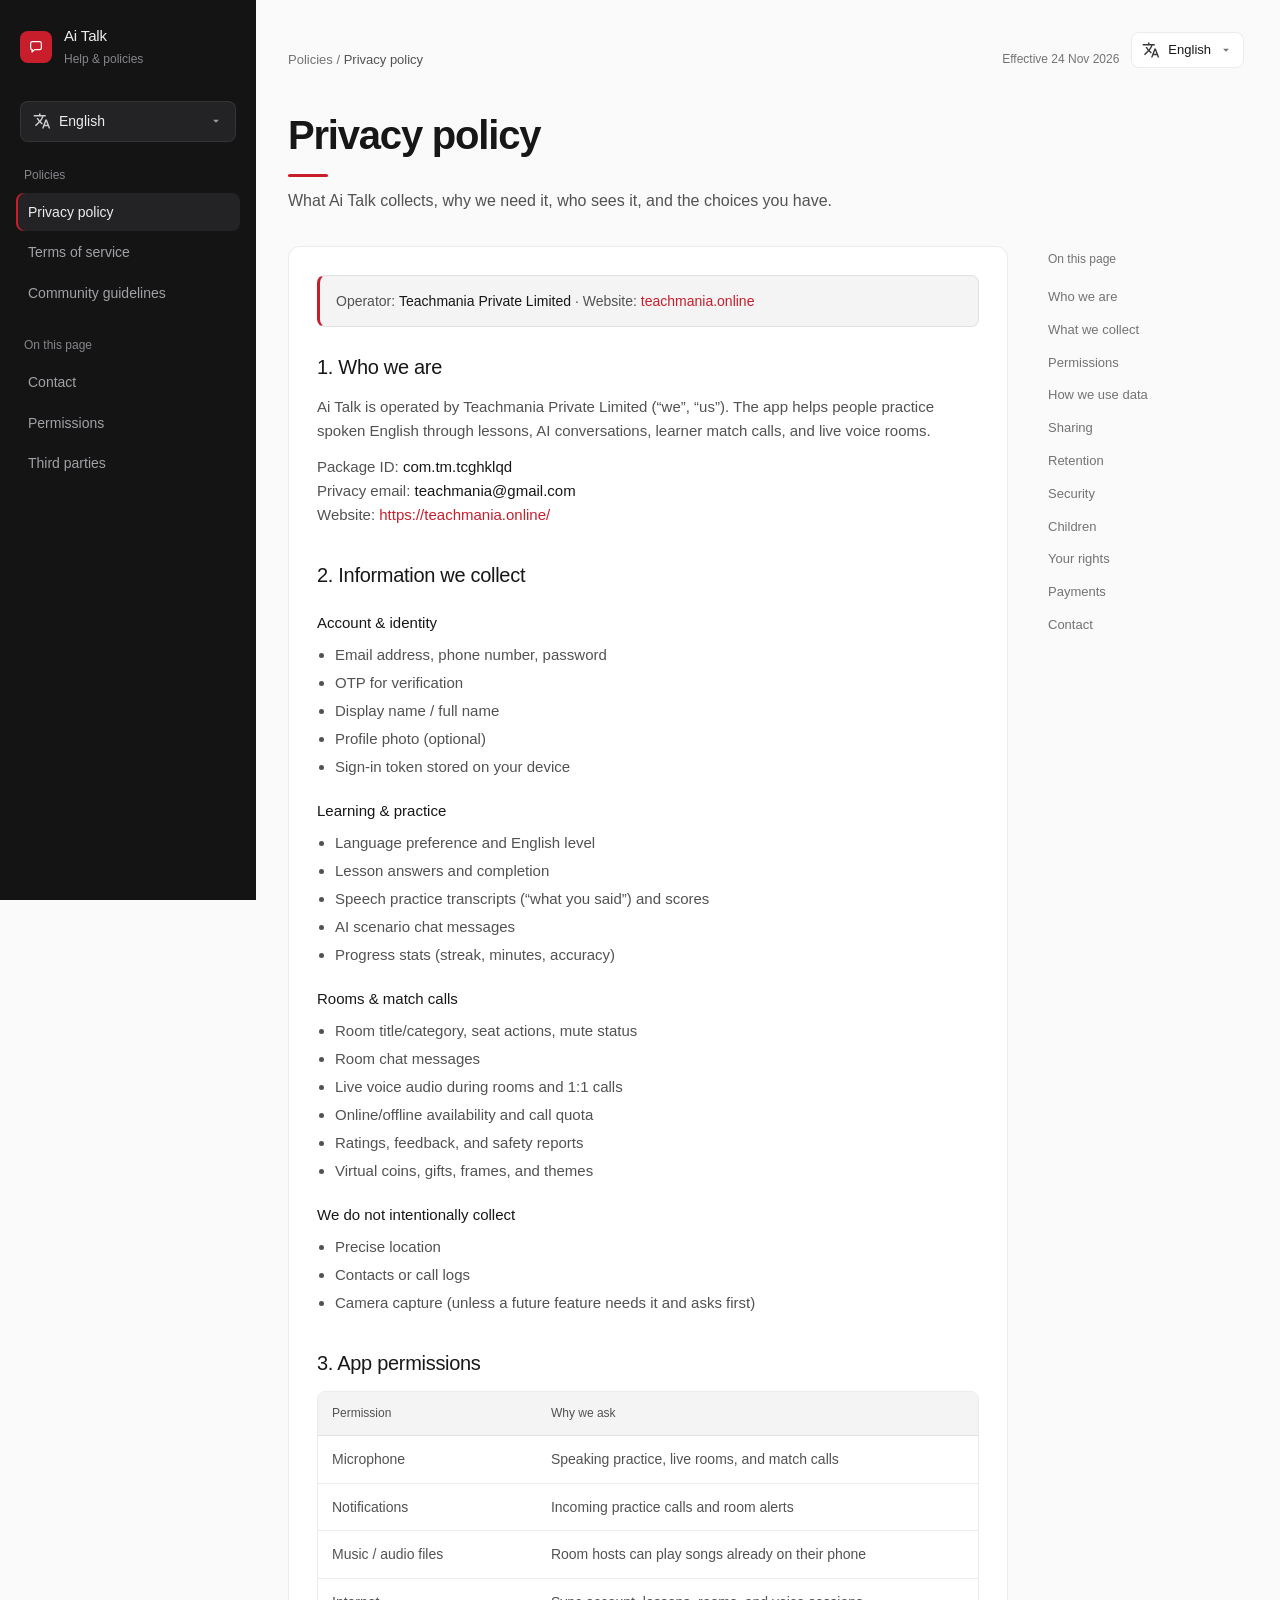
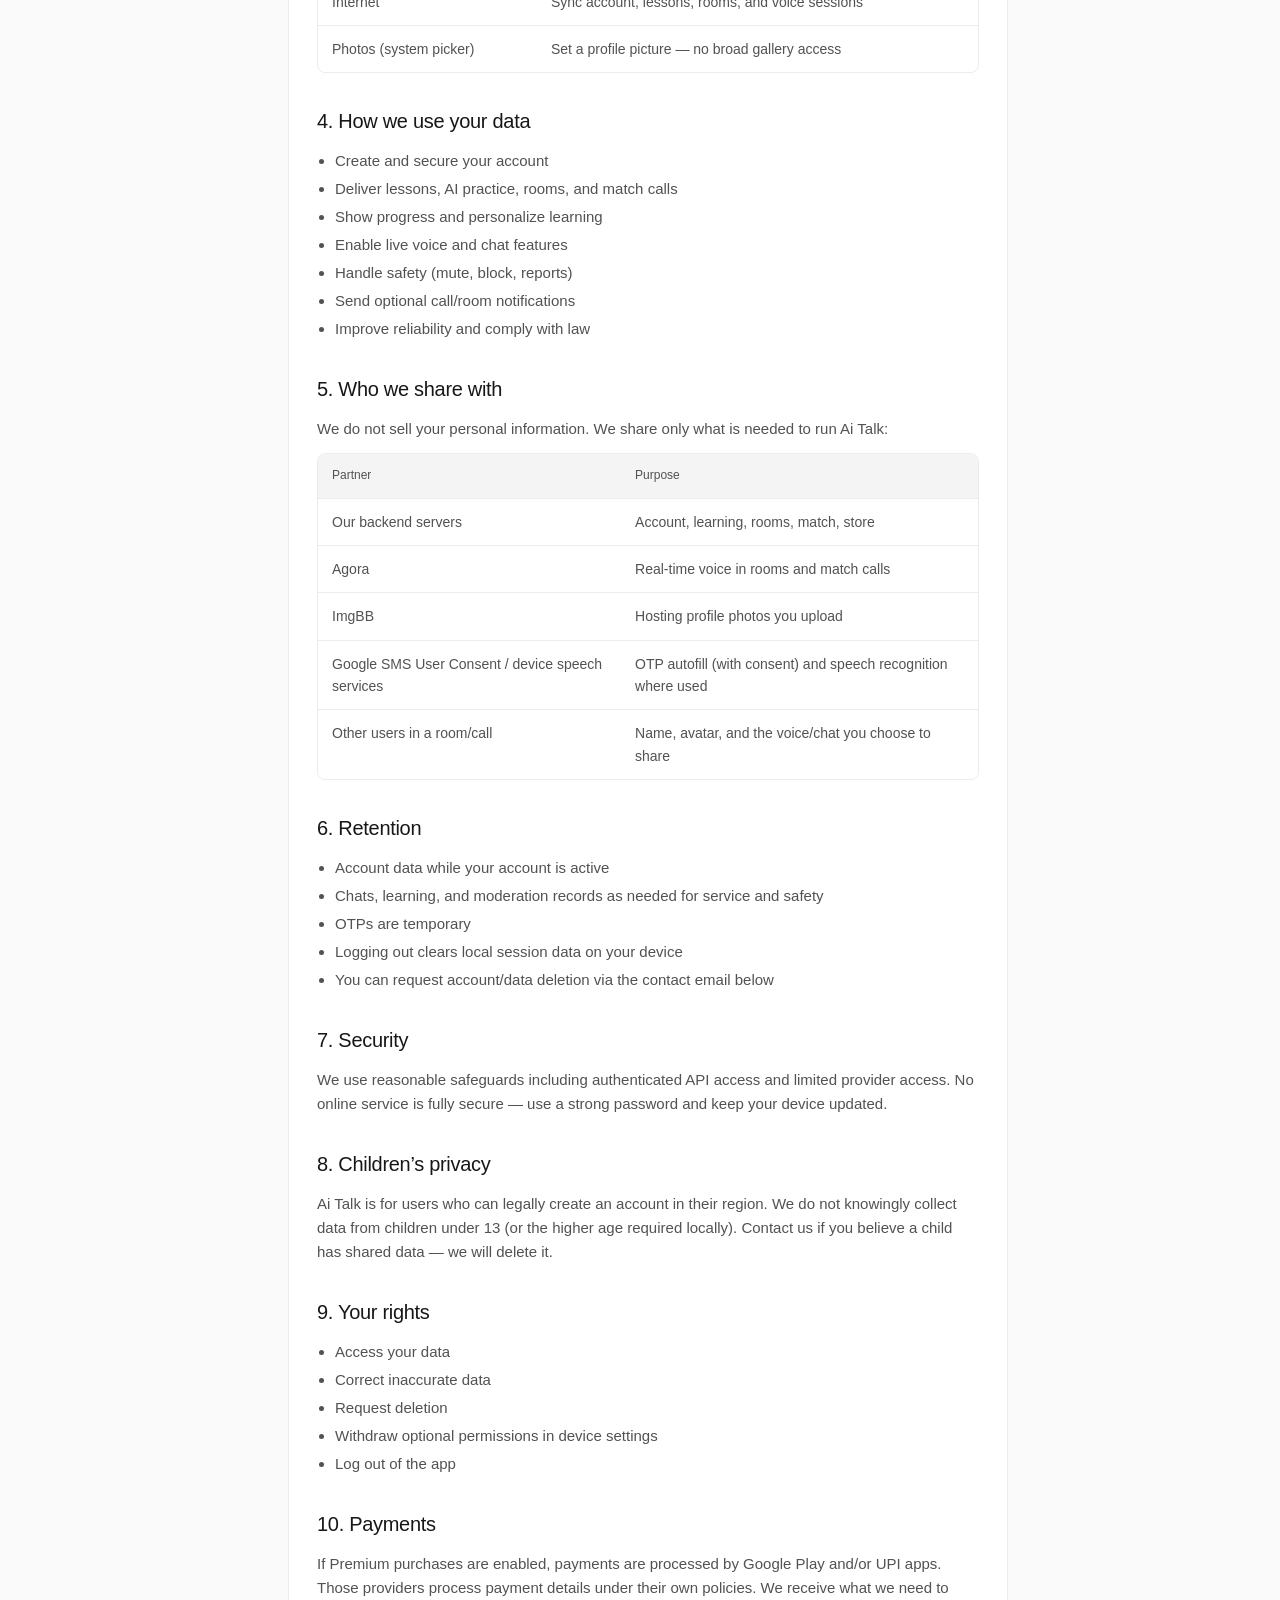
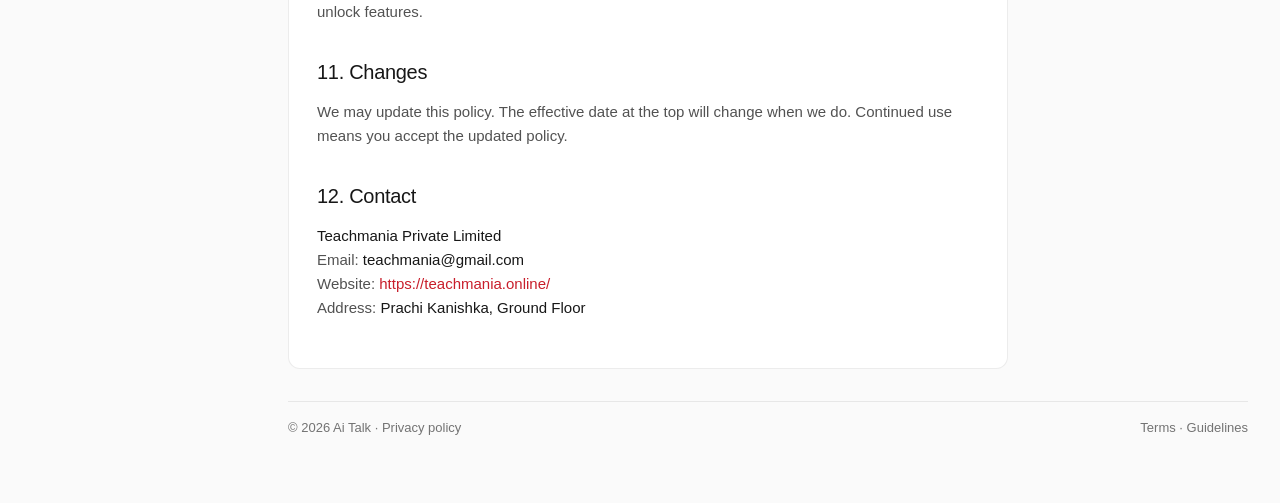
==== index.html @ e901819b "Publish Ai Talk policies website with multi-language privacy policy. Co-authored-by: Cursor <cursora" ====
<!DOCTYPE html>
<html lang="en">
<head>
  <meta charset="UTF-8" />
  <meta name="viewport" content="width=device-width, initial-scale=1.0" />
  <title>Ai Talk Policies</title>
  <meta http-equiv="refresh" content="0; url=privacy-policy.html" />
  <link rel="stylesheet" href="styles.css" />
</head>
<body>
  <div class="main">
    <p>Opening <a href="privacy-policy.html">Privacy Policy</a>…</p>
  </div>
</body>
</html>
---- styles.css ----
/* Ai Talk policies — unslopped
   Direction: plainspoken / careful / a little firm
   World: quiet classroom desk — paper, graphite ink, red correction pen
   Signature: thin red teacher-mark under the page title
   Credit: unslop by @heydamir (CC-BY-4.0)
*/

:root {
  --bg: #fafafa;
  --surface: #ffffff;
  --raised: #f4f4f5;
  --ink: #171717;
  --secondary: #525252;
  --muted: #737373;
  --hairline: rgba(23, 23, 23, 0.08);
  --accent: #c81e2b;
  --accent-soft: #f8e8e9;
  --sidebar-bg: #141415;
  --sidebar-text: #a1a1a6;
  --sidebar-strong: #ededed;
  --font: "Segoe UI", "Helvetica Neue", Arial, sans-serif;
}

* { box-sizing: border-box; }
html { scroll-behavior: smooth; }

body {
  margin: 0;
  font-family: var(--font);
  font-weight: 400;
  background: var(--bg);
  color: var(--ink);
  line-height: 1.6;
  -webkit-font-smoothing: antialiased;
}

a {
  color: var(--accent);
  text-decoration: none;
  transition: color 0.15s ease;
}
a:hover { color: #9f1822; }

.shell {
  min-height: 100vh;
  display: grid;
  grid-template-columns: 256px minmax(0, 1fr);
}

/* —— Sidebar —— */
.sidebar {
  background: var(--sidebar-bg);
  color: var(--sidebar-text);
  padding: 24px 16px 40px;
  position: sticky;
  top: 0;
  height: 100vh;
  overflow: auto;
}

.brand {
  display: flex;
  align-items: center;
  gap: 12px;
  margin: 0 4px 32px;
  color: var(--sidebar-strong);
  text-decoration: none;
}
.brand:hover { color: #fff; text-decoration: none; }

.brand-mark {
  width: 32px;
  height: 32px;
  border-radius: 8px;
  background: var(--accent);
  display: grid;
  place-items: center;
  flex-shrink: 0;
}
.brand-mark svg {
  width: 16px;
  height: 16px;
  fill: none;
  stroke: #fff;
  stroke-width: 1.75;
  stroke-linecap: round;
  stroke-linejoin: round;
}

.brand strong {
  display: block;
  font-size: 15px;
  font-weight: 500;
  letter-spacing: -0.01em;
}
.brand span {
  display: block;
  margin-top: 2px;
  font-size: 12px;
  color: #85858b;
  font-weight: 400;
}

.nav-label {
  font-size: 12px;
  color: #85858b;
  margin: 24px 8px 8px;
  font-weight: 500;
}

.nav a {
  display: block;
  color: var(--sidebar-text);
  padding: 8px 12px;
  min-height: 36px;
  border-radius: 8px;
  margin-bottom: 2px;
  text-decoration: none;
  font-size: 14px;
  font-weight: 400;
  transition: background-color 0.15s ease, color 0.15s ease;
}
.nav a:hover {
  background: #232325;
  color: var(--sidebar-strong);
  text-decoration: none;
}
.nav a.active {
  background: #232325;
  color: var(--sidebar-strong);
  box-shadow: inset 2px 0 0 var(--accent);
  font-weight: 500;
}

/* —— Main —— */
.main {
  padding: 32px 32px 64px;
  max-width: 1120px;
}

.topbar {
  display: flex;
  justify-content: space-between;
  gap: 16px;
  align-items: baseline;
  margin-bottom: 24px;
}
.crumb {
  font-size: 13px;
  color: var(--muted);
}
.crumb strong {
  color: var(--secondary);
  font-weight: 500;
}
.updated {
  font-size: 12px;
  color: var(--muted);
  font-variant-numeric: tabular-nums;
}

.hero {
  margin-bottom: 32px;
  padding: 0;
  background: none;
  border: 0;
  box-shadow: none;
}
.hero h1 {
  margin: 0 0 12px;
  font-family: var(--font);
  font-size: clamp(28px, 4vw, 40px);
  font-weight: 700;
  letter-spacing: -0.03em;
  line-height: 1.15;
  color: var(--ink);
}
.hero h1::after {
  content: "";
  display: block;
  width: 40px;
  height: 3px;
  margin-top: 16px;
  background: var(--accent);
  border-radius: 2px;
}
.hero p {
  margin: 0;
  max-width: 560px;
  color: var(--secondary);
  font-size: 16px;
  line-height: 1.55;
}

.layout {
  display: grid;
  grid-template-columns: minmax(0, 1fr) 200px;
  gap: 40px;
  align-items: start;
}

.card {
  background: var(--surface);
  border: 1px solid var(--hairline);
  border-radius: 12px;
  padding: 8px 28px 36px;
}

.toc {
  position: sticky;
  top: 24px;
  padding: 4px 0 0;
  background: none;
  border: 0;
}
.toc h2 {
  margin: 0 0 12px;
  font-size: 12px;
  font-weight: 500;
  color: var(--muted);
  letter-spacing: 0;
  text-transform: none;
}
.toc a {
  display: block;
  color: var(--muted);
  font-size: 13px;
  padding: 6px 0;
  border-bottom: 0;
  text-decoration: none;
  transition: color 0.15s ease;
}
.toc a:hover { color: var(--ink); }

.card h2 {
  scroll-margin-top: 24px;
  margin: 32px 0 12px;
  font-size: 20px;
  font-weight: 500;
  letter-spacing: -0.015em;
  color: var(--ink);
}
.card h2:first-of-type { margin-top: 24px; }
.card h3 {
  margin: 20px 0 8px;
  font-size: 15px;
  font-weight: 500;
  color: var(--ink);
}
.card p,
.card li {
  color: var(--secondary);
  font-size: 15px;
}
.card p { margin: 0 0 12px; }
.card ul {
  margin: 0 0 12px;
  padding-left: 18px;
}
.card li { margin: 4px 0; }
.card strong { color: var(--ink); font-weight: 500; }

.callout {
  background: var(--raised);
  border: 1px solid var(--hairline);
  border-left: 3px solid var(--accent);
  color: var(--secondary);
  border-radius: 8px;
  padding: 14px 16px;
  margin: 20px 0 8px;
  font-size: 14px;
}
.callout strong { color: var(--ink); }

.table-wrap {
  overflow-x: auto;
  margin: 12px 0 20px;
  border: 1px solid var(--hairline);
  border-radius: 8px;
}
table {
  width: 100%;
  border-collapse: collapse;
  font-size: 14px;
}
th, td {
  text-align: left;
  padding: 12px 14px;
  border-bottom: 1px solid var(--hairline);
  vertical-align: top;
}
th {
  background: var(--raised);
  color: var(--secondary);
  font-weight: 500;
  font-size: 12px;
}
tr:last-child td { border-bottom: 0; }
td { color: var(--secondary); }

.footer {
  margin-top: 32px;
  padding-top: 16px;
  border-top: 1px solid var(--hairline);
  color: var(--muted);
  font-size: 13px;
  display: flex;
  justify-content: space-between;
  gap: 12px;
  flex-wrap: wrap;
}
.footer a { color: var(--muted); }
.footer a:hover { color: var(--accent); }

.mobile-nav {
  display: none;
  gap: 4px;
  flex-wrap: wrap;
  margin-bottom: 20px;
}
.mobile-nav a {
  background: transparent;
  border: 1px solid var(--hairline);
  color: var(--secondary);
  padding: 8px 12px;
  border-radius: 8px;
  font-size: 13px;
  font-weight: 500;
  text-decoration: none;
  transition: background-color 0.15s ease, color 0.15s ease, border-color 0.15s ease;
}
.mobile-nav a:hover {
  background: var(--raised);
  color: var(--ink);
}
.mobile-nav a.active {
  background: var(--ink);
  border-color: var(--ink);
  color: #fff;
}

/* —— Language switcher (ShareChat-style) —— */
.lang-switch {
  position: relative;
  margin: 0 4px 20px;
}
.lang-switch-btn {
  width: 100%;
  display: flex;
  align-items: center;
  gap: 8px;
  background: #232325;
  color: var(--sidebar-strong);
  border: 1px solid rgba(255, 255, 255, 0.08);
  border-radius: 8px;
  padding: 8px 12px;
  min-height: 40px;
  font: inherit;
  font-size: 14px;
  font-weight: 500;
  cursor: pointer;
  text-align: left;
}
.lang-switch-btn svg {
  width: 18px;
  height: 18px;
  flex-shrink: 0;
  fill: currentColor;
  opacity: 0.85;
}
.lang-switch-btn .lang-caret {
  margin-left: auto;
  width: 14px;
  height: 14px;
  opacity: 0.6;
  transition: transform 0.15s ease;
}
.lang-switch.open .lang-caret { transform: rotate(180deg); }
.lang-menu {
  display: none;
  position: absolute;
  left: 0;
  right: 0;
  top: calc(100% + 4px);
  z-index: 40;
  max-height: 280px;
  overflow: auto;
  background: #1c1c1e;
  border: 1px solid rgba(255, 255, 255, 0.1);
  border-radius: 8px;
  padding: 4px;
  box-shadow: 0 12px 28px rgba(0, 0, 0, 0.35);
}
.lang-switch.open .lang-menu { display: block; }
.lang-menu button {
  display: block;
  width: 100%;
  background: transparent;
  border: 0;
  color: var(--sidebar-text);
  text-align: left;
  padding: 8px 10px;
  border-radius: 6px;
  font: inherit;
  font-size: 13px;
  cursor: pointer;
}
.lang-menu button:hover {
  background: #2a2a2c;
  color: var(--sidebar-strong);
}
.lang-menu button.active {
  background: rgba(200, 30, 43, 0.18);
  color: #fff;
  box-shadow: inset 2px 0 0 var(--accent);
}

.lang-switch-inline {
  position: relative;
  margin-left: auto;
}
.lang-switch-inline .lang-switch-btn {
  width: auto;
  background: var(--surface);
  color: var(--ink);
  border: 1px solid var(--hairline);
  min-height: 36px;
  padding: 6px 10px;
  font-size: 13px;
}
.lang-switch-inline .lang-menu {
  left: auto;
  right: 0;
  min-width: 180px;
  background: var(--surface);
  border-color: var(--hairline);
  box-shadow: 0 12px 28px rgba(23, 23, 23, 0.12);
}
.lang-switch-inline .lang-menu button { color: var(--secondary); }
.lang-switch-inline .lang-menu button:hover {
  background: var(--raised);
  color: var(--ink);
}
.lang-switch-inline .lang-menu button.active {
  background: var(--accent-soft);
  color: var(--ink);
}

.topbar {
  align-items: center;
  flex-wrap: wrap;
}
.topbar-meta {
  display: flex;
  align-items: center;
  gap: 12px;
  flex-wrap: wrap;
}

html[dir="rtl"] .shell { direction: rtl; }
html[dir="rtl"] .nav a.active { box-shadow: inset -2px 0 0 var(--accent); }
html[dir="rtl"] .callout { border-left: 0; border-right: 3px solid var(--accent); }
html[dir="rtl"] .lang-switch-inline .lang-menu { right: auto; left: 0; }
html[dir="rtl"] .lang-menu button.active { box-shadow: inset -2px 0 0 var(--accent); }
html[dir="rtl"] .lang-switch-btn .lang-caret { margin-left: 0; margin-right: auto; }

@media (max-width: 980px) {
  .shell { grid-template-columns: 1fr; }
  .sidebar { display: none; }
  .mobile-nav { display: flex; }
  .layout { grid-template-columns: 1fr; gap: 24px; }
  .toc {
    position: static;
    padding: 16px;
    background: var(--surface);
    border: 1px solid var(--hairline);
    border-radius: 8px;
  }
  .main { padding: 20px 16px 48px; }
  .card { padding: 4px 20px 28px; }
  .lang-switch-inline { display: block; }
}
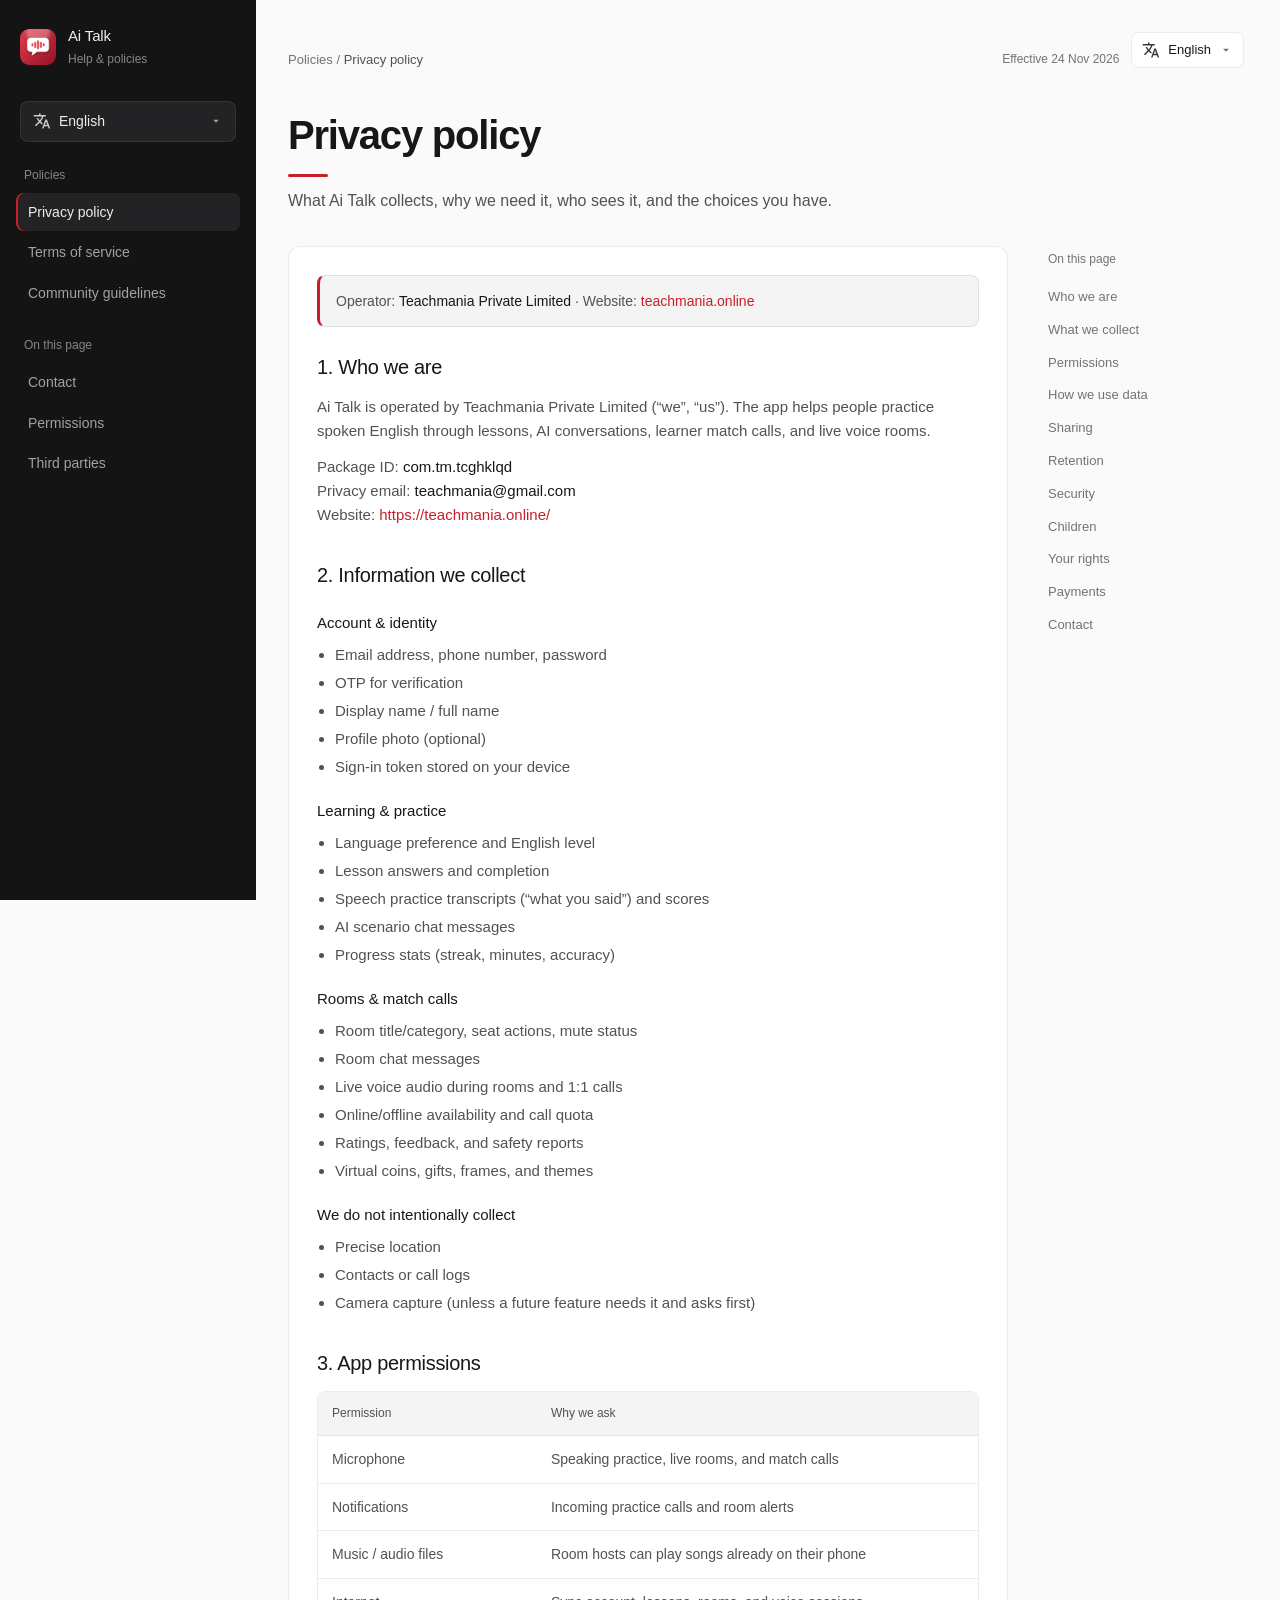
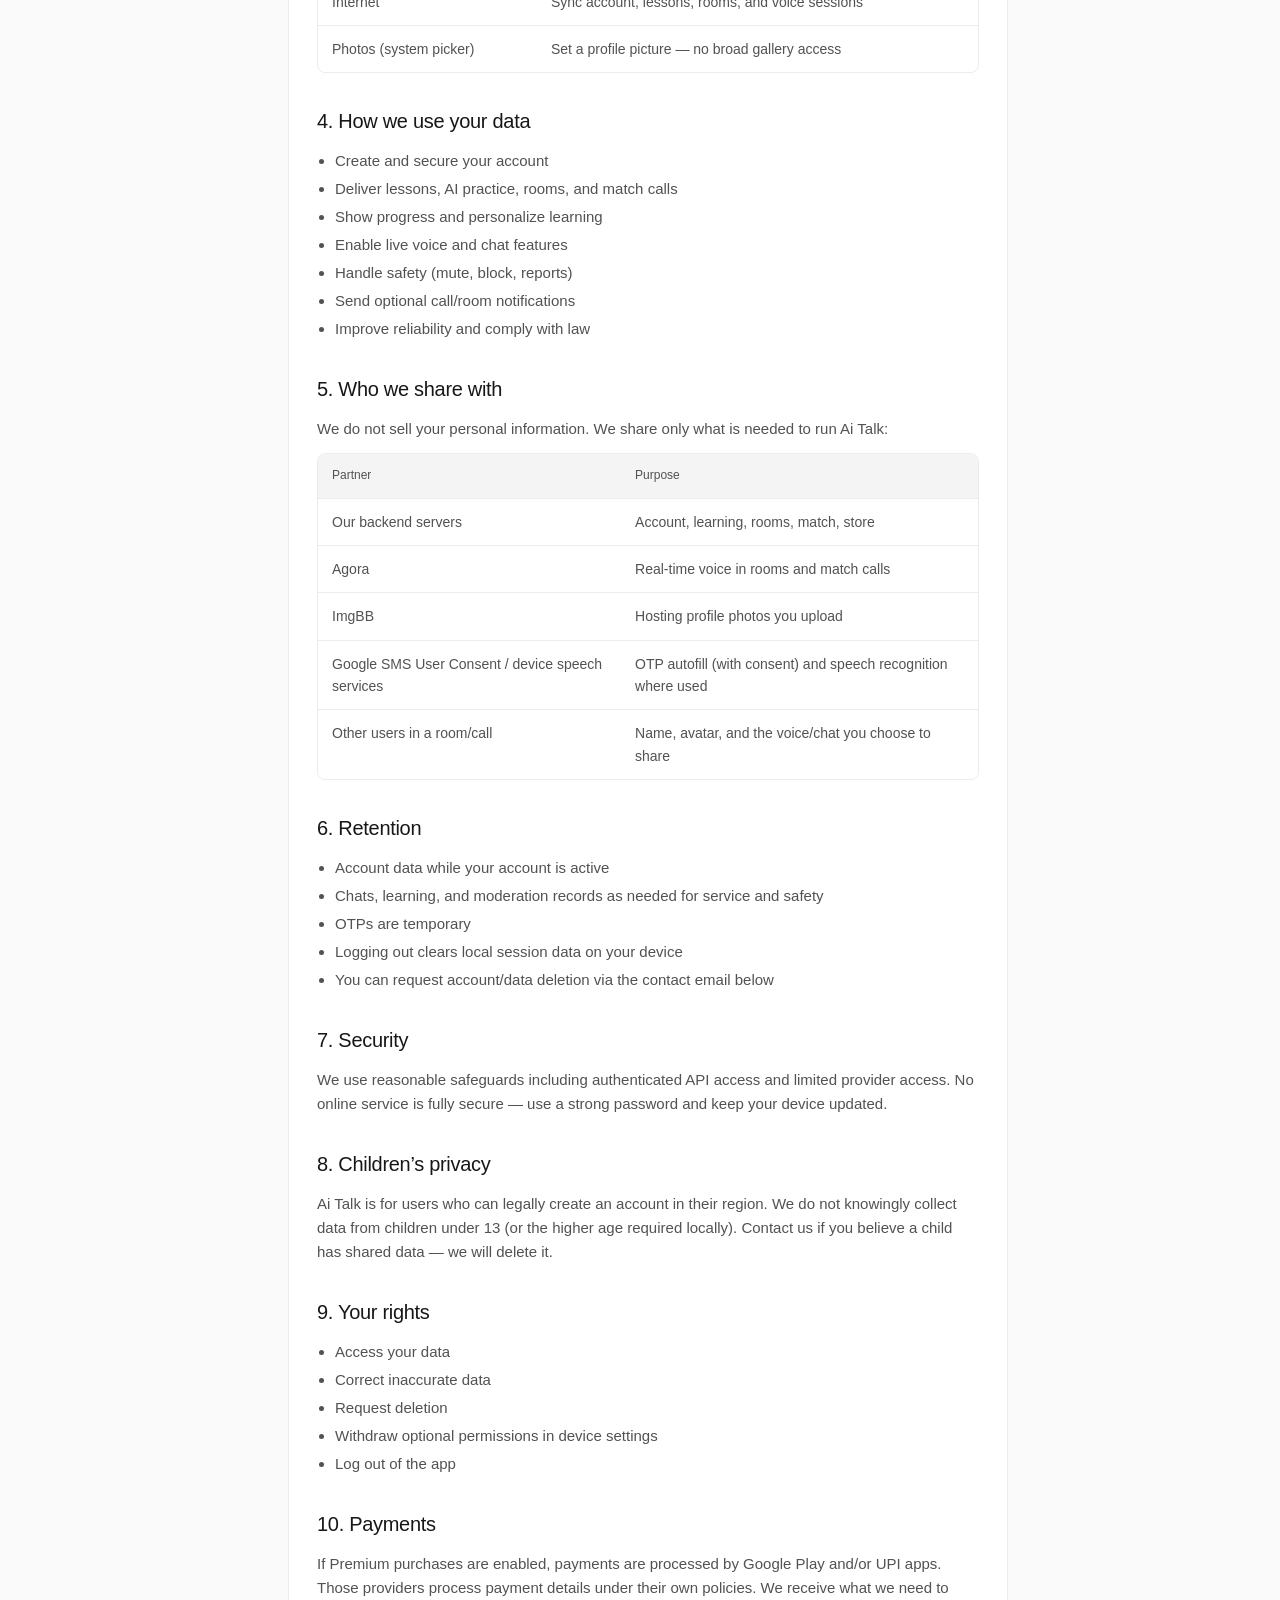
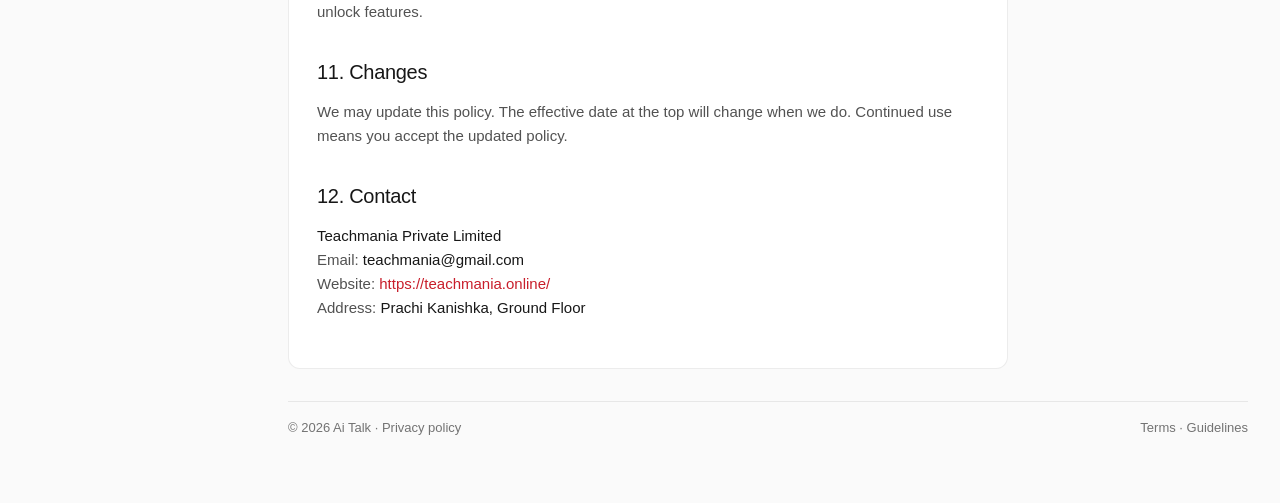
==== commit a1a0ed2a: "Improve mobile responsive layout for policies site. Co-authored-by: Cursor <cursoragent@cursor.com>" ====
--- a/index.html
+++ b/index.html
@@ -2,9 +2,10 @@
 <html lang="en">
 <head>
   <meta charset="UTF-8" />
-  <meta name="viewport" content="width=device-width, initial-scale=1.0" />
+  <meta name="viewport" content="width=device-width, initial-scale=1.0, viewport-fit=cover" />
   <title>Ai Talk Policies</title>
   <meta http-equiv="refresh" content="0; url=privacy-policy.html" />
+  <link rel="icon" href="logo.png" type="image/png" />
   <link rel="stylesheet" href="styles.css" />
 </head>
 <body>
--- a/styles.css
+++ b/styles.css
@@ -69,22 +69,20 @@
 .brand:hover { color: #fff; text-decoration: none; }
 
 .brand-mark {
-  width: 32px;
-  height: 32px;
-  border-radius: 8px;
-  background: var(--accent);
+  width: 36px;
+  height: 36px;
+  border-radius: 9px;
+  background: transparent;
   display: grid;
   place-items: center;
   flex-shrink: 0;
-}
-.brand-mark svg {
-  width: 16px;
-  height: 16px;
-  fill: none;
-  stroke: #fff;
-  stroke-width: 1.75;
-  stroke-linecap: round;
-  stroke-linejoin: round;
+  overflow: hidden;
+}
+.brand-mark img {
+  width: 100%;
+  height: 100%;
+  object-fit: cover;
+  display: block;
 }
 
 .brand strong {
@@ -312,17 +310,35 @@
 .footer a { color: var(--muted); }
 .footer a:hover { color: var(--accent); }
 
+.mobile-header {
+  display: none;
+  align-items: center;
+  gap: 12px;
+  margin: 0 0 16px;
+  padding-bottom: 14px;
+  border-bottom: 1px solid var(--hairline);
+}
+.mobile-header .brand {
+  margin: 0;
+  color: var(--ink);
+}
+.mobile-header .brand:hover { color: var(--ink); }
+.mobile-header .brand span { color: var(--muted); }
+
 .mobile-nav {
   display: none;
-  gap: 4px;
-  flex-wrap: wrap;
-  margin-bottom: 20px;
+  gap: 6px;
+  flex-wrap: nowrap;
+  margin-bottom: 16px;
 }
 .mobile-nav a {
+  flex: 1 1 0;
+  text-align: center;
   background: transparent;
   border: 1px solid var(--hairline);
   color: var(--secondary);
-  padding: 8px 12px;
+  padding: 10px 8px;
+  min-height: 40px;
   border-radius: 8px;
   font-size: 13px;
   font-weight: 500;
@@ -464,19 +480,129 @@
 html[dir="rtl"] .lang-menu button.active { box-shadow: inset -2px 0 0 var(--accent); }
 html[dir="rtl"] .lang-switch-btn .lang-caret { margin-left: 0; margin-right: auto; }
 
+img, svg { max-width: 100%; height: auto; }
+.card a, .callout a, .footer a { word-break: break-word; overflow-wrap: anywhere; }
+
 @media (max-width: 980px) {
   .shell { grid-template-columns: 1fr; }
   .sidebar { display: none; }
+  .mobile-header { display: flex; }
   .mobile-nav { display: flex; }
-  .layout { grid-template-columns: 1fr; gap: 24px; }
+  .layout {
+    grid-template-columns: 1fr;
+    gap: 20px;
+  }
   .toc {
     position: static;
-    padding: 16px;
+    order: -1;
+    padding: 14px 16px;
     background: var(--surface);
     border: 1px solid var(--hairline);
     border-radius: 8px;
-  }
-  .main { padding: 20px 16px 48px; }
-  .card { padding: 4px 20px 28px; }
-  .lang-switch-inline { display: block; }
-}
+    display: grid;
+    grid-template-columns: 1fr 1fr;
+    gap: 0 16px;
+  }
+  .toc h2 {
+    grid-column: 1 / -1;
+    margin-bottom: 8px;
+  }
+  .toc a {
+    padding: 8px 0;
+    min-height: 36px;
+    border-bottom: 1px solid var(--hairline);
+  }
+  .main {
+    padding: 16px 16px calc(40px + env(safe-area-inset-bottom, 0px));
+    max-width: none;
+    width: 100%;
+  }
+  .card {
+    padding: 4px 16px 24px;
+    border-radius: 10px;
+  }
+  .topbar {
+    gap: 10px 12px;
+    margin-bottom: 16px;
+  }
+  .topbar-meta {
+    width: 100%;
+    justify-content: space-between;
+  }
+  .lang-switch-inline {
+    display: block;
+    margin-left: 0;
+  }
+  .lang-switch-inline .lang-switch-btn {
+    width: 100%;
+  }
+  .lang-switch-inline .lang-menu {
+    left: 0;
+    right: 0;
+    min-width: 0;
+    max-height: min(320px, 50vh);
+  }
+  .hero { margin-bottom: 20px; }
+  .hero h1 { font-size: clamp(26px, 7vw, 34px); }
+  .hero p { font-size: 15px; max-width: none; }
+  .card h2 {
+    font-size: 18px;
+    scroll-margin-top: 16px;
+  }
+  .card p,
+  .card li { font-size: 14px; }
+  .callout {
+    font-size: 13px;
+    padding: 12px 14px;
+  }
+  .table-wrap {
+    margin-left: -16px;
+    margin-right: -16px;
+    border-radius: 0;
+    border-left: 0;
+    border-right: 0;
+    -webkit-overflow-scrolling: touch;
+  }
+  table { min-width: 480px; font-size: 13px; }
+  th, td { padding: 10px 12px; }
+  .footer {
+    flex-direction: column;
+    gap: 8px;
+  }
+}
+
+@media (max-width: 560px) {
+  .main { padding: 12px 12px calc(32px + env(safe-area-inset-bottom, 0px)); }
+  .mobile-header { margin-bottom: 12px; padding-bottom: 12px; }
+  .mobile-nav { gap: 4px; margin-bottom: 12px; }
+  .mobile-nav a {
+    padding: 9px 4px;
+    font-size: 12px;
+  }
+  .card { padding: 2px 12px 20px; }
+  .toc {
+    grid-template-columns: 1fr;
+    padding: 12px 14px;
+  }
+  .toc a { border-bottom: 0; padding: 6px 0; }
+  .table-wrap {
+    margin-left: -12px;
+    margin-right: -12px;
+  }
+  .hero h1::after { width: 32px; margin-top: 12px; }
+  .crumb { font-size: 12px; }
+  .updated { font-size: 11px; }
+}
+
+@media (hover: none) {
+  .nav a:hover,
+  .mobile-nav a:hover,
+  .toc a:hover,
+  .lang-menu button:hover {
+    background: transparent;
+  }
+  .mobile-nav a.active:hover {
+    background: var(--ink);
+    color: #fff;
+  }
+}
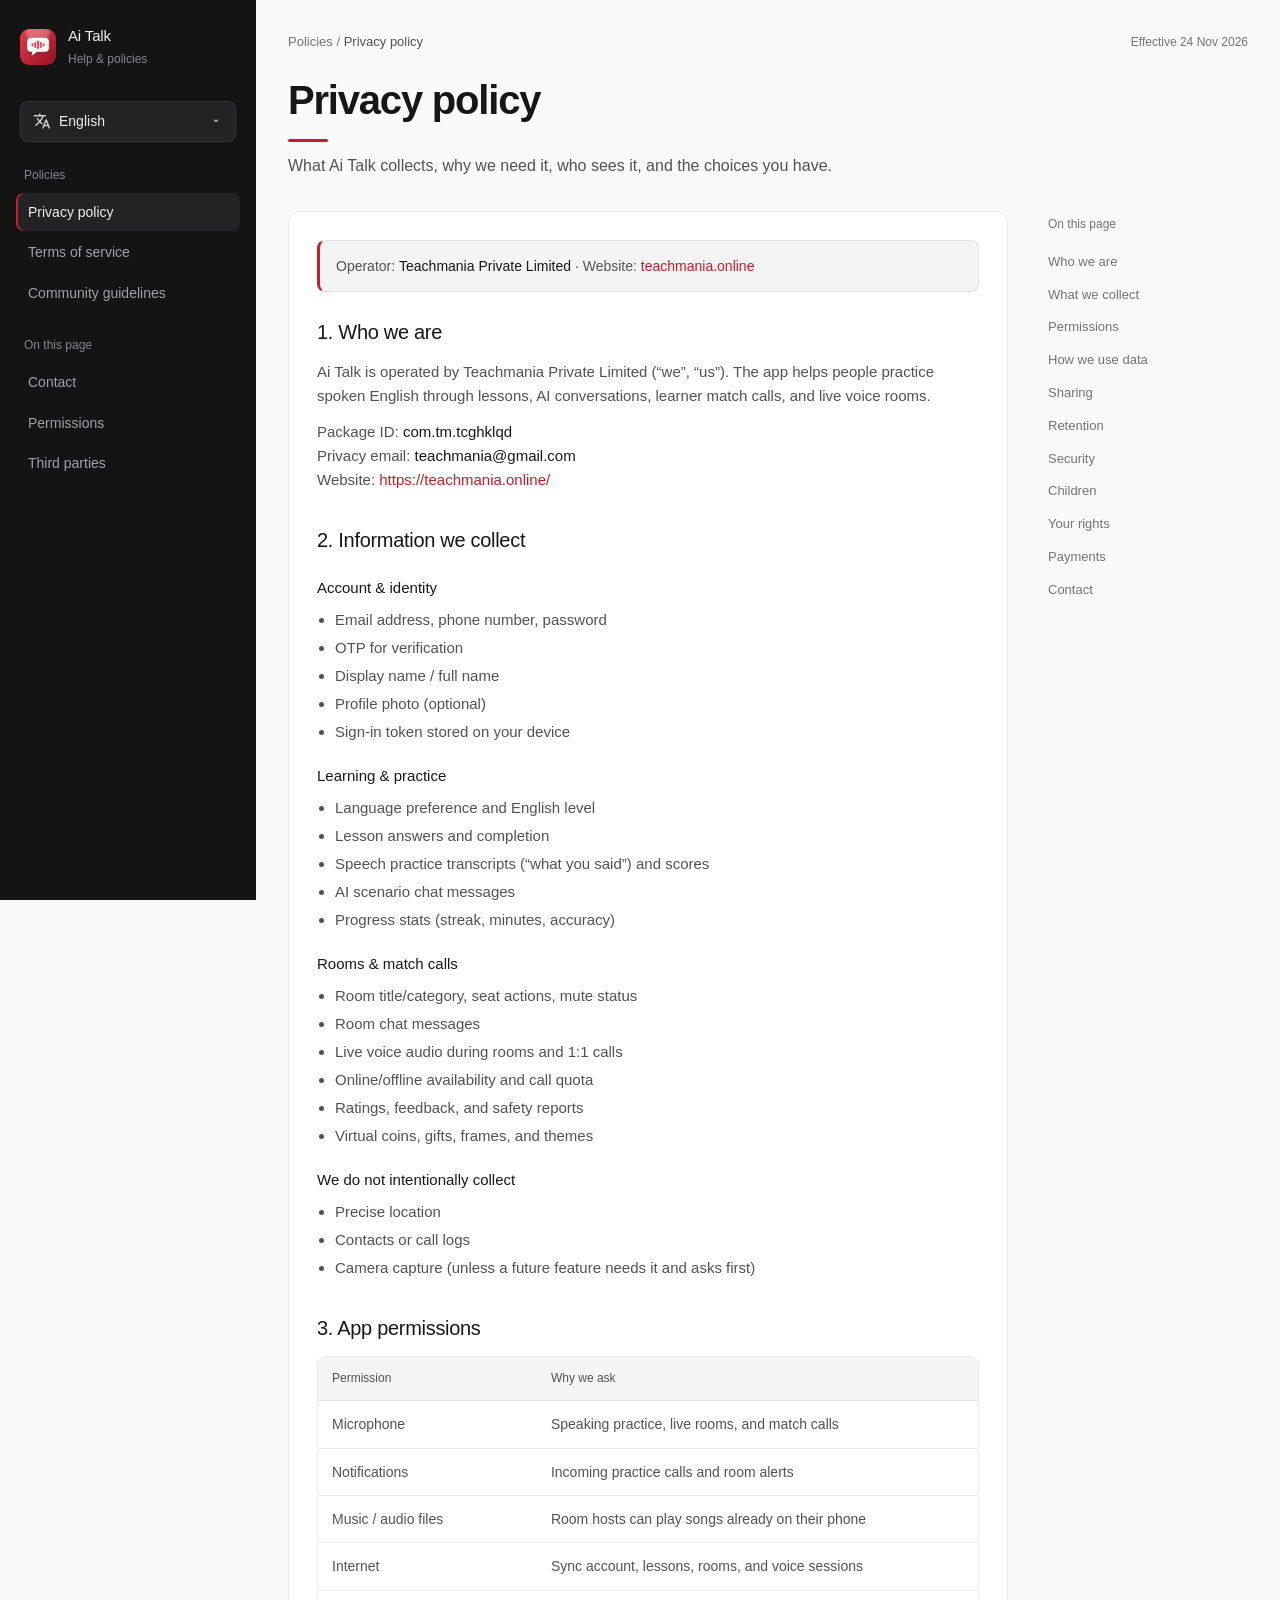
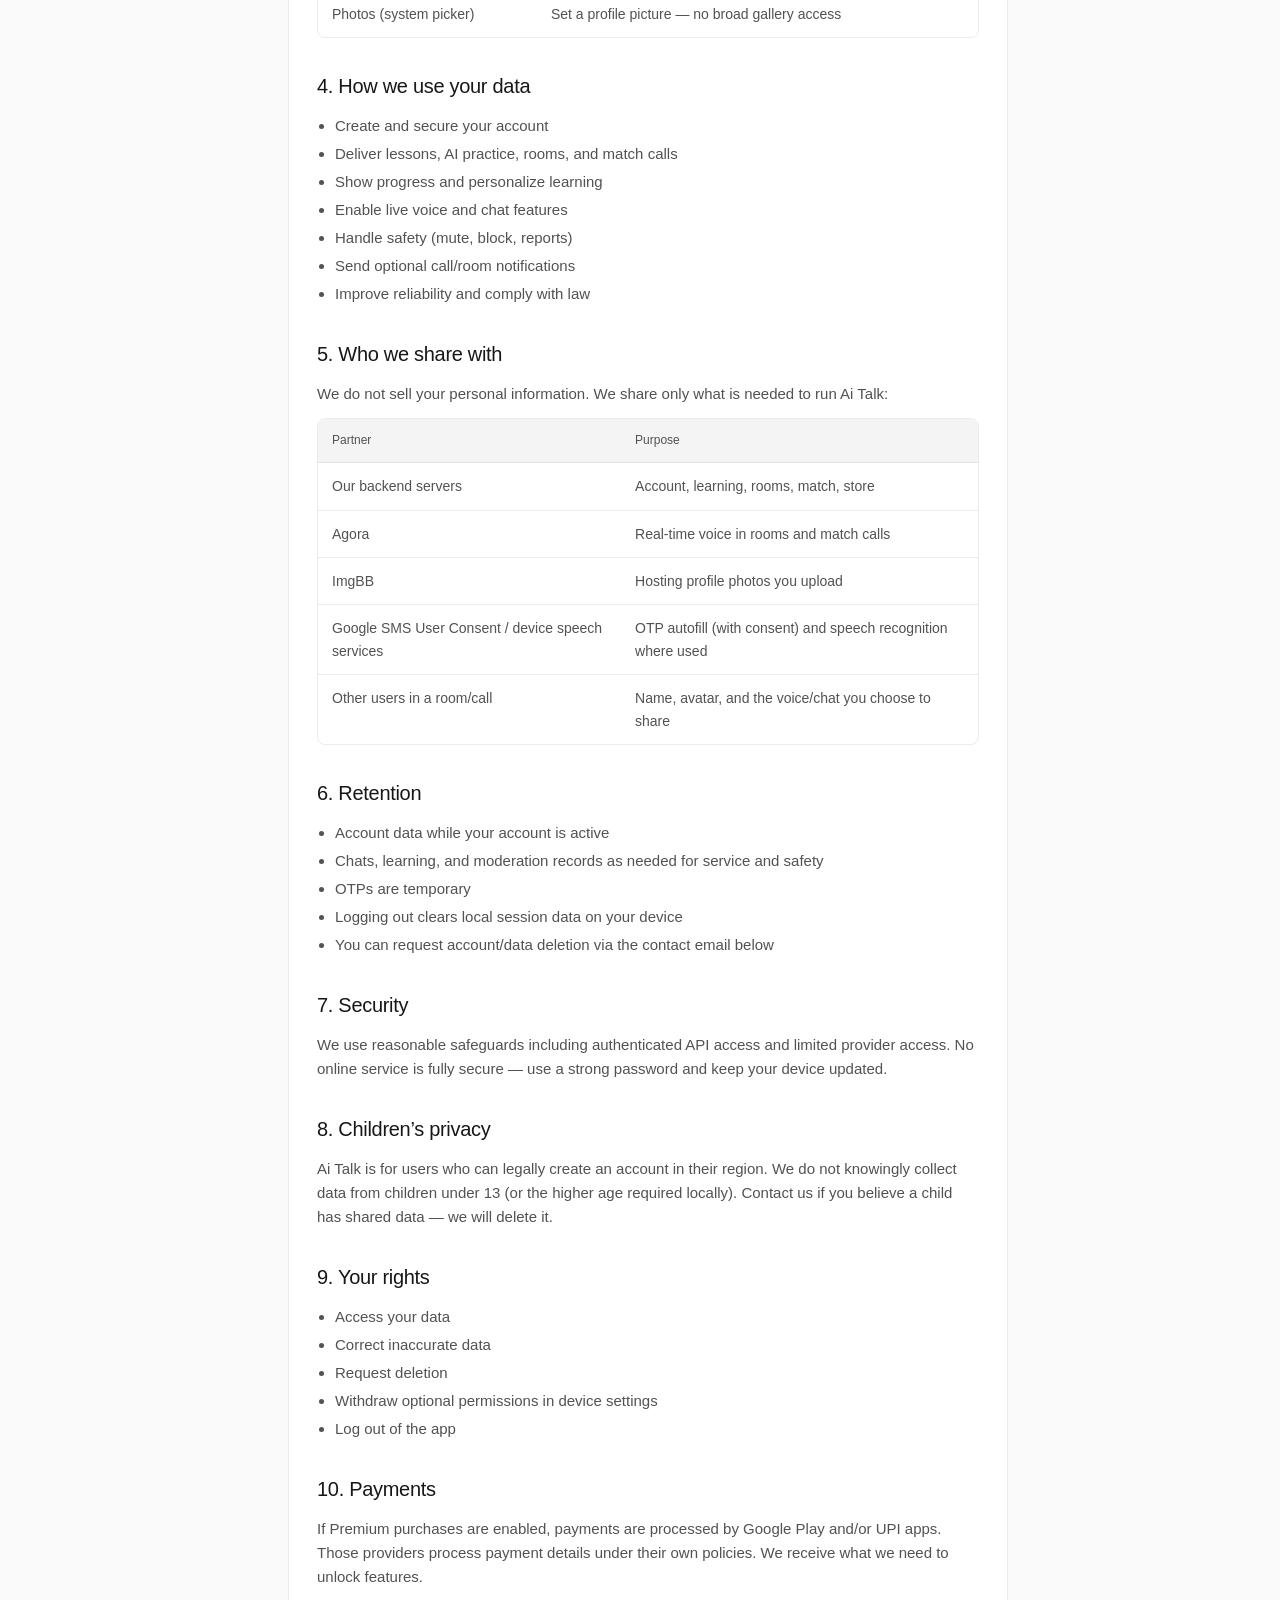
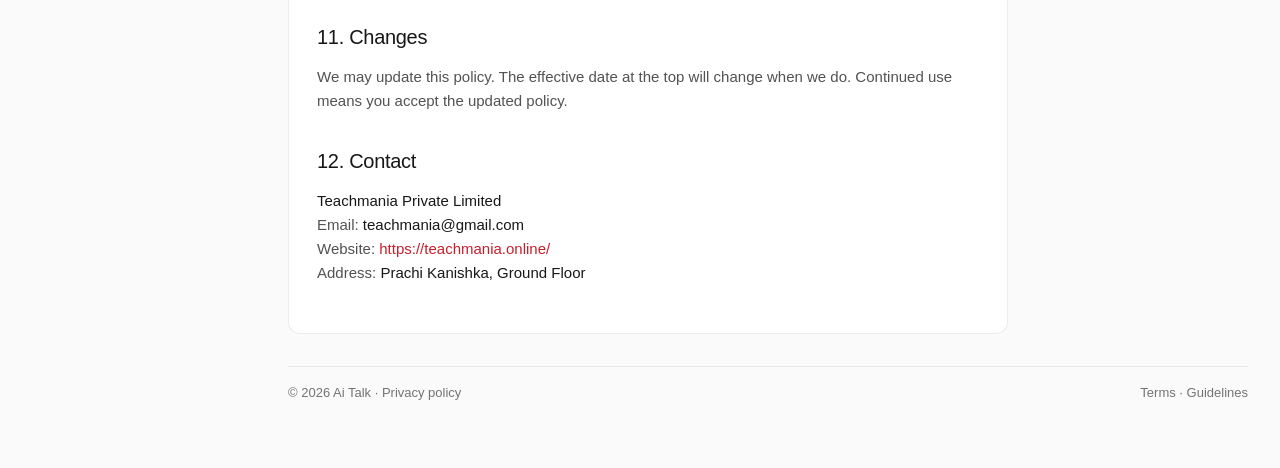
==== commit b393f96e: "Fix mobile nav vertical alignment and stop pinch-zoom layout scaling. Co-authored-by: Cursor <cursor" ====
--- a/index.html
+++ b/index.html
@@ -2,7 +2,7 @@
 <html lang="en">
 <head>
   <meta charset="UTF-8" />
-  <meta name="viewport" content="width=device-width, initial-scale=1.0, viewport-fit=cover" />
+  <meta name="viewport" content="width=device-width, initial-scale=1.0, maximum-scale=1.0, user-scalable=no, viewport-fit=cover" />
   <title>Ai Talk Policies</title>
   <meta http-equiv="refresh" content="0; url=privacy-policy.html" />
   <link rel="icon" href="logo.png" type="image/png" />
--- a/styles.css
+++ b/styles.css
@@ -32,6 +32,8 @@
   color: var(--ink);
   line-height: 1.6;
   -webkit-font-smoothing: antialiased;
+  -webkit-text-size-adjust: 100%;
+  text-size-adjust: 100%;
 }
 
 a {
@@ -189,6 +191,7 @@
   font-size: 16px;
   line-height: 1.55;
 }
+.hero .updated-line { display: none; }
 
 .layout {
   display: grid;
@@ -310,49 +313,13 @@
 .footer a { color: var(--muted); }
 .footer a:hover { color: var(--accent); }
 
-.mobile-header {
+/* ShareChat-style mobile chrome (hidden on desktop) */
+.mobile-topbar,
+.mobile-drawer,
+.drawer-backdrop,
+.toc-collapse,
+.breadcrumbs-mobile {
   display: none;
-  align-items: center;
-  gap: 12px;
-  margin: 0 0 16px;
-  padding-bottom: 14px;
-  border-bottom: 1px solid var(--hairline);
-}
-.mobile-header .brand {
-  margin: 0;
-  color: var(--ink);
-}
-.mobile-header .brand:hover { color: var(--ink); }
-.mobile-header .brand span { color: var(--muted); }
-
-.mobile-nav {
-  display: none;
-  gap: 6px;
-  flex-wrap: nowrap;
-  margin-bottom: 16px;
-}
-.mobile-nav a {
-  flex: 1 1 0;
-  text-align: center;
-  background: transparent;
-  border: 1px solid var(--hairline);
-  color: var(--secondary);
-  padding: 10px 8px;
-  min-height: 40px;
-  border-radius: 8px;
-  font-size: 13px;
-  font-weight: 500;
-  text-decoration: none;
-  transition: background-color 0.15s ease, color 0.15s ease, border-color 0.15s ease;
-}
-.mobile-nav a:hover {
-  background: var(--raised);
-  color: var(--ink);
-}
-.mobile-nav a.active {
-  background: var(--ink);
-  border-color: var(--ink);
-  color: #fff;
 }
 
 /* —— Language switcher (ShareChat-style) —— */
@@ -486,71 +453,338 @@
 @media (max-width: 980px) {
   .shell { grid-template-columns: 1fr; }
   .sidebar { display: none; }
-  .mobile-header { display: flex; }
-  .mobile-nav { display: flex; }
+
+  /* Sticky top navbar — ShareChat pattern */
+  .mobile-topbar {
+    display: block;
+    position: sticky;
+    top: 0;
+    z-index: 60;
+    padding-top: env(safe-area-inset-top, 0px);
+    background: #141415;
+    color: #ededed;
+    border-bottom: 1px solid rgba(255, 255, 255, 0.08);
+  }
+  .mobile-topbar-inner {
+    display: flex;
+    align-items: center;
+    justify-content: flex-start;
+    gap: 8px;
+    height: 56px;
+    min-height: 56px;
+    max-height: 56px;
+    padding: 0 12px;
+    box-sizing: border-box;
+  }
+  .menu-toggle,
+  .drawer-close {
+    width: 40px;
+    height: 40px;
+    border: 0;
+    background: transparent;
+    color: inherit;
+    display: inline-flex;
+    align-items: center;
+    justify-content: center;
+    cursor: pointer;
+    border-radius: 8px;
+    flex-shrink: 0;
+    padding: 0;
+    margin: 0;
+    line-height: 0;
+  }
+  .menu-toggle svg,
+  .drawer-close svg {
+    width: 22px;
+    height: 22px;
+    fill: currentColor;
+    display: block;
+  }
+  .mobile-topbar .mobile-brand {
+    display: inline-flex;
+    align-items: center;
+    gap: 10px;
+    color: #fff;
+    text-decoration: none;
+    min-width: 0;
+    height: 40px;
+    line-height: 1;
+  }
+  .mobile-topbar .mobile-brand img {
+    width: 28px;
+    height: 28px;
+    border-radius: 7px;
+    display: block;
+    flex-shrink: 0;
+  }
+  .mobile-topbar .mobile-brand strong {
+    font-size: 16px;
+    font-weight: 600;
+    letter-spacing: -0.02em;
+    line-height: 1;
+    white-space: nowrap;
+  }
+  .mobile-topbar .lang-switch-inline {
+    margin-left: auto;
+    display: flex;
+    align-items: center;
+    height: 40px;
+    flex-shrink: 0;
+  }
+  .mobile-topbar .lang-switch-inline .lang-switch-btn {
+    display: inline-flex;
+    align-items: center;
+    justify-content: center;
+    gap: 6px;
+    background: transparent;
+    border: 1px solid rgba(255, 255, 255, 0.14);
+    color: #ededed;
+    height: 36px;
+    min-height: 36px;
+    max-height: 36px;
+    padding: 0 10px;
+    margin: 0;
+    line-height: 1;
+    font-size: 13px;
+    box-sizing: border-box;
+  }
+  .mobile-topbar .lang-switch-inline .lang-switch-btn svg {
+    width: 16px;
+    height: 16px;
+    display: block;
+  }
+  .mobile-topbar .lang-switch-inline .lang-switch-btn .lang-caret {
+    width: 14px;
+    height: 14px;
+    margin-left: 0;
+  }
+  .mobile-topbar .lang-switch-inline .lang-menu {
+    background: #1c1c1e;
+    border-color: rgba(255, 255, 255, 0.1);
+    box-shadow: 0 12px 28px rgba(0, 0, 0, 0.4);
+    right: 0;
+    left: auto;
+    top: calc(100% + 6px);
+    min-width: 168px;
+  }
+  .mobile-topbar .lang-switch-inline .lang-menu button { color: #a1a1a6; }
+  .mobile-topbar .lang-switch-inline .lang-menu button:hover {
+    background: #2a2a2c;
+    color: #fff;
+  }
+  .mobile-topbar .lang-switch-inline .lang-menu button.active {
+    background: rgba(200, 30, 43, 0.22);
+    color: #fff;
+  }
+
+  /* Drawer */
+  .drawer-backdrop {
+    display: block;
+    position: fixed;
+    inset: 0;
+    z-index: 70;
+    background: rgba(0, 0, 0, 0.45);
+    opacity: 0;
+    pointer-events: none;
+    transition: opacity 0.2s ease;
+  }
+  .mobile-drawer {
+    display: flex;
+    flex-direction: column;
+    position: fixed;
+    top: 0;
+    left: 0;
+    z-index: 80;
+    width: min(300px, 86vw);
+    height: 100%;
+    background: #141415;
+    color: #a1a1a6;
+    padding: calc(12px + env(safe-area-inset-top, 0px)) 12px 24px;
+    transform: translateX(-105%);
+    transition: transform 0.22s ease;
+    overflow: auto;
+  }
+  body.drawer-open { overflow: hidden; }
+  body.drawer-open .drawer-backdrop {
+    opacity: 1;
+    pointer-events: auto;
+  }
+  body.drawer-open .mobile-drawer { transform: translateX(0); }
+  .mobile-drawer .drawer-head {
+    display: flex;
+    align-items: center;
+    justify-content: space-between;
+    margin-bottom: 16px;
+  }
+  .mobile-drawer .brand {
+    margin: 0;
+    color: #ededed;
+  }
+  .mobile-drawer .nav-label {
+    margin-top: 16px;
+  }
+  .mobile-drawer .nav a {
+    color: #c9c9d1;
+  }
+  .mobile-drawer .nav a.active {
+    background: #232325;
+    color: #fff;
+  }
+
+  /* Breadcrumbs — ShareChat style */
+  .breadcrumbs-mobile {
+    display: flex;
+    align-items: center;
+    flex-wrap: wrap;
+    gap: 6px;
+    margin: 0 0 12px;
+    padding: 0;
+    list-style: none;
+    font-size: 13px;
+    color: var(--muted);
+  }
+  .breadcrumbs-mobile a {
+    color: var(--muted);
+    display: inline-flex;
+    align-items: center;
+  }
+  .breadcrumbs-mobile a:hover { color: var(--ink); }
+  .breadcrumbs-mobile .sep {
+    opacity: 0.45;
+    font-size: 12px;
+  }
+  .breadcrumbs-mobile .current {
+    display: inline-flex;
+    align-items: center;
+    padding: 4px 10px;
+    border-radius: 999px;
+    background: var(--accent-soft);
+    color: var(--accent);
+    font-weight: 500;
+  }
+  .breadcrumbs-mobile .home-icon {
+    width: 16px;
+    height: 16px;
+    fill: currentColor;
+  }
+
+  /* On this page collapsible */
+  .toc-collapse {
+    display: block;
+    margin: 0 0 20px;
+    position: relative;
+  }
+  .toc-collapse-btn {
+    width: 100%;
+    display: flex;
+    align-items: center;
+    justify-content: space-between;
+    gap: 12px;
+    min-height: 44px;
+    padding: 10px 14px;
+    border: 1px solid var(--hairline);
+    border-radius: 8px;
+    background: var(--surface);
+    color: var(--ink);
+    font: inherit;
+    font-size: 14px;
+    font-weight: 500;
+    cursor: pointer;
+    text-align: left;
+  }
+  .toc-collapse-btn svg {
+    width: 18px;
+    height: 18px;
+    fill: currentColor;
+    opacity: 0.55;
+    transition: transform 0.15s ease;
+    flex-shrink: 0;
+  }
+  .toc-collapse-btn.open svg { transform: rotate(180deg); }
+  .toc-collapse-panel {
+    display: none;
+    margin-top: 6px;
+    border: 1px solid var(--hairline);
+    border-radius: 8px;
+    background: var(--surface);
+    padding: 6px;
+    max-height: min(50vh, 360px);
+    overflow: auto;
+  }
+  .toc-collapse-panel.open { display: block; }
+  .toc-collapse-panel a {
+    display: block;
+    padding: 10px 12px;
+    border-radius: 6px;
+    color: var(--secondary);
+    font-size: 14px;
+    text-decoration: none;
+  }
+  .toc-collapse-panel a:hover {
+    background: var(--raised);
+    color: var(--ink);
+  }
+
   .layout {
     grid-template-columns: 1fr;
-    gap: 20px;
-  }
-  .toc {
-    position: static;
-    order: -1;
-    padding: 14px 16px;
-    background: var(--surface);
-    border: 1px solid var(--hairline);
-    border-radius: 8px;
-    display: grid;
-    grid-template-columns: 1fr 1fr;
-    gap: 0 16px;
-  }
-  .toc h2 {
-    grid-column: 1 / -1;
-    margin-bottom: 8px;
-  }
-  .toc a {
-    padding: 8px 0;
-    min-height: 36px;
-    border-bottom: 1px solid var(--hairline);
-  }
+    gap: 0;
+  }
+  .layout > .toc { display: none; }
+
   .main {
-    padding: 16px 16px calc(40px + env(safe-area-inset-bottom, 0px));
+    padding: 12px 16px calc(40px + env(safe-area-inset-bottom, 0px));
     max-width: none;
     width: 100%;
   }
+
+  .topbar { display: none; }
+
+  .hero {
+    margin-bottom: 16px;
+  }
+  .hero h1 {
+    font-size: 30px;
+    margin-bottom: 10px;
+  }
+  .hero p,
+  .card p,
+  .card li,
+  .breadcrumbs-mobile,
+  .toc-collapse-btn {
+    -webkit-text-size-adjust: 100%;
+    text-size-adjust: 100%;
+  }
+  .hero h1::after { display: none; }
+  .hero .updated-line {
+    display: block;
+    margin: 0 0 12px;
+    padding-left: 12px;
+    border-left: 2px solid var(--hairline);
+    font-size: 13px;
+    font-style: italic;
+    color: var(--muted);
+  }
+  .hero p {
+    font-size: 15px;
+    max-width: none;
+    line-height: 1.6;
+  }
+
   .card {
-    padding: 4px 16px 24px;
-    border-radius: 10px;
-  }
-  .topbar {
-    gap: 10px 12px;
-    margin-bottom: 16px;
-  }
-  .topbar-meta {
-    width: 100%;
-    justify-content: space-between;
-  }
-  .lang-switch-inline {
-    display: block;
-    margin-left: 0;
-  }
-  .lang-switch-inline .lang-switch-btn {
-    width: 100%;
-  }
-  .lang-switch-inline .lang-menu {
-    left: 0;
-    right: 0;
-    min-width: 0;
-    max-height: min(320px, 50vh);
-  }
-  .hero { margin-bottom: 20px; }
-  .hero h1 { font-size: clamp(26px, 7vw, 34px); }
-  .hero p { font-size: 15px; max-width: none; }
+    background: transparent;
+    border: 0;
+    border-radius: 0;
+    padding: 0;
+    box-shadow: none;
+  }
   .card h2 {
     font-size: 18px;
-    scroll-margin-top: 16px;
+    font-weight: 600;
+    scroll-margin-top: 72px;
+    margin-top: 28px;
   }
   .card p,
-  .card li { font-size: 14px; }
+  .card li { font-size: 15px; line-height: 1.65; }
   .callout {
     font-size: 13px;
     padding: 12px 14px;
@@ -568,41 +802,48 @@
   .footer {
     flex-direction: column;
     gap: 8px;
-  }
+    margin-top: 28px;
+  }
+
+  /* Hide old mobile chrome leftovers if present */
+  .mobile-header,
+  .mobile-nav { display: none !important; }
+  .lang-switch-inline.desktop-only { display: none; }
 }
 
 @media (max-width: 560px) {
-  .main { padding: 12px 12px calc(32px + env(safe-area-inset-bottom, 0px)); }
-  .mobile-header { margin-bottom: 12px; padding-bottom: 12px; }
-  .mobile-nav { gap: 4px; margin-bottom: 12px; }
-  .mobile-nav a {
-    padding: 9px 4px;
-    font-size: 12px;
-  }
-  .card { padding: 2px 12px 20px; }
-  .toc {
-    grid-template-columns: 1fr;
-    padding: 12px 14px;
-  }
-  .toc a { border-bottom: 0; padding: 6px 0; }
+  .main { padding: 10px 14px calc(32px + env(safe-area-inset-bottom, 0px)); }
+  .mobile-topbar-inner {
+    height: 56px;
+    min-height: 56px;
+    max-height: 56px;
+  }
+  .mobile-topbar .mobile-brand strong { font-size: 16px; }
   .table-wrap {
-    margin-left: -12px;
-    margin-right: -12px;
-  }
-  .hero h1::after { width: 32px; margin-top: 12px; }
-  .crumb { font-size: 12px; }
-  .updated { font-size: 11px; }
+    margin-left: -14px;
+    margin-right: -14px;
+  }
 }
 
 @media (hover: none) {
   .nav a:hover,
-  .mobile-nav a:hover,
   .toc a:hover,
+  .toc-collapse-panel a:hover,
   .lang-menu button:hover {
     background: transparent;
   }
-  .mobile-nav a.active:hover {
-    background: var(--ink);
-    color: #fff;
-  }
-}
+}
+
+html[dir="rtl"] .mobile-drawer {
+  left: auto;
+  right: 0;
+  transform: translateX(105%);
+}
+html[dir="rtl"] body.drawer-open .mobile-drawer { transform: translateX(0); }
+html[dir="rtl"] .mobile-topbar .lang-switch-inline { margin-left: 0; margin-right: auto; }
+html[dir="rtl"] .hero .updated-line {
+  padding-left: 0;
+  padding-right: 12px;
+  border-left: 0;
+  border-right: 2px solid var(--hairline);
+}
